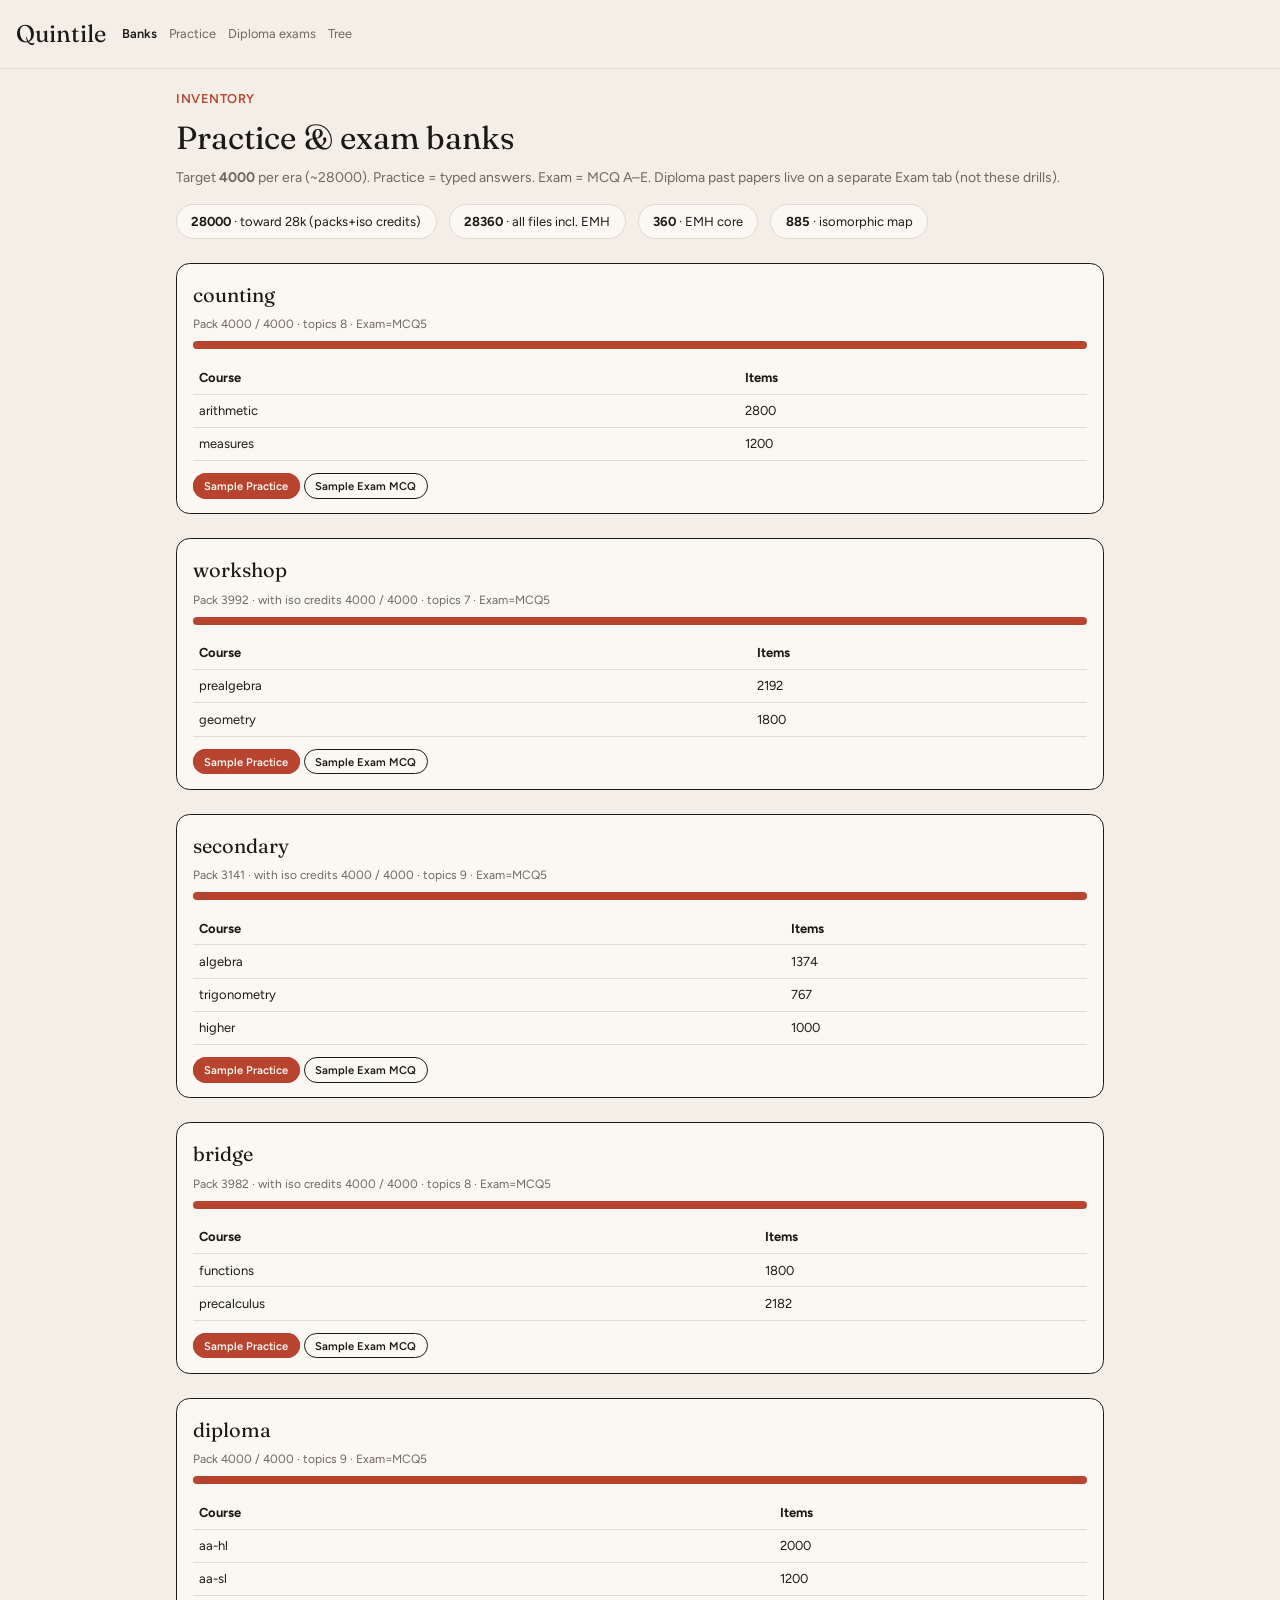
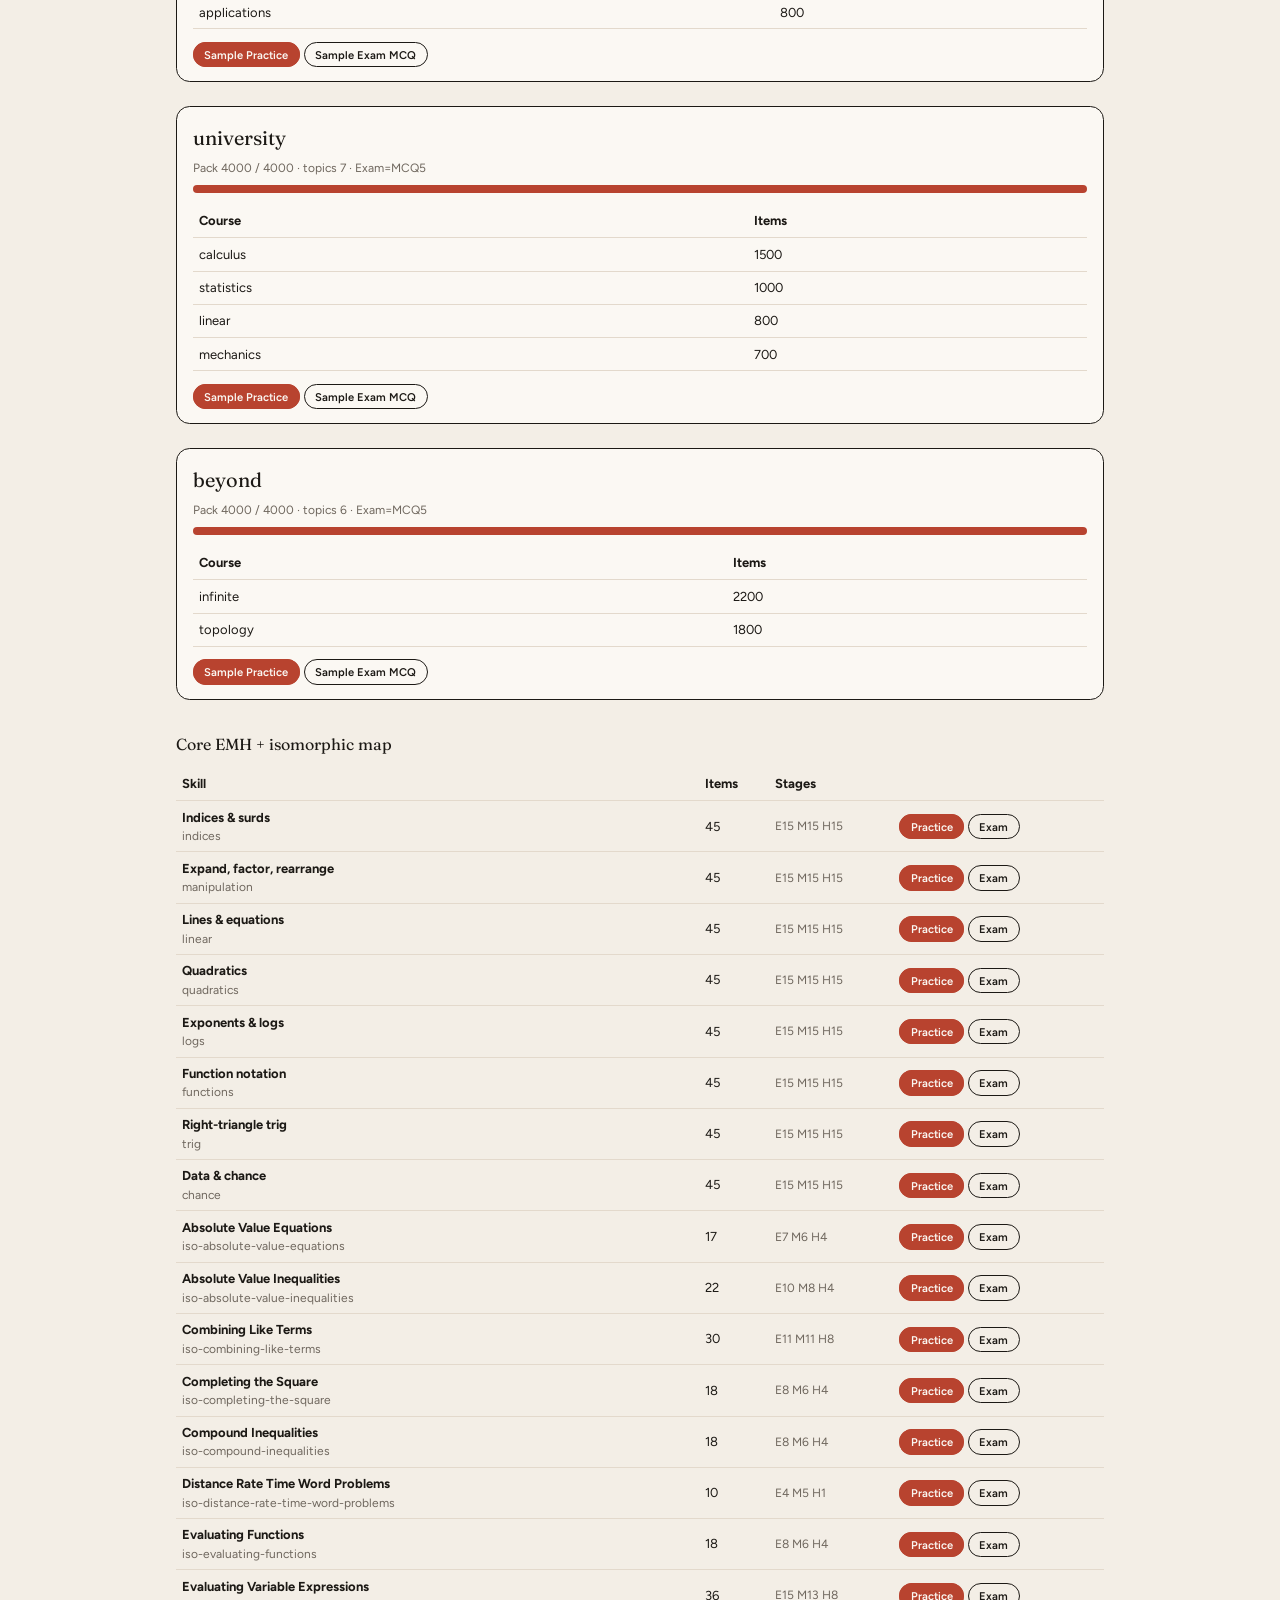
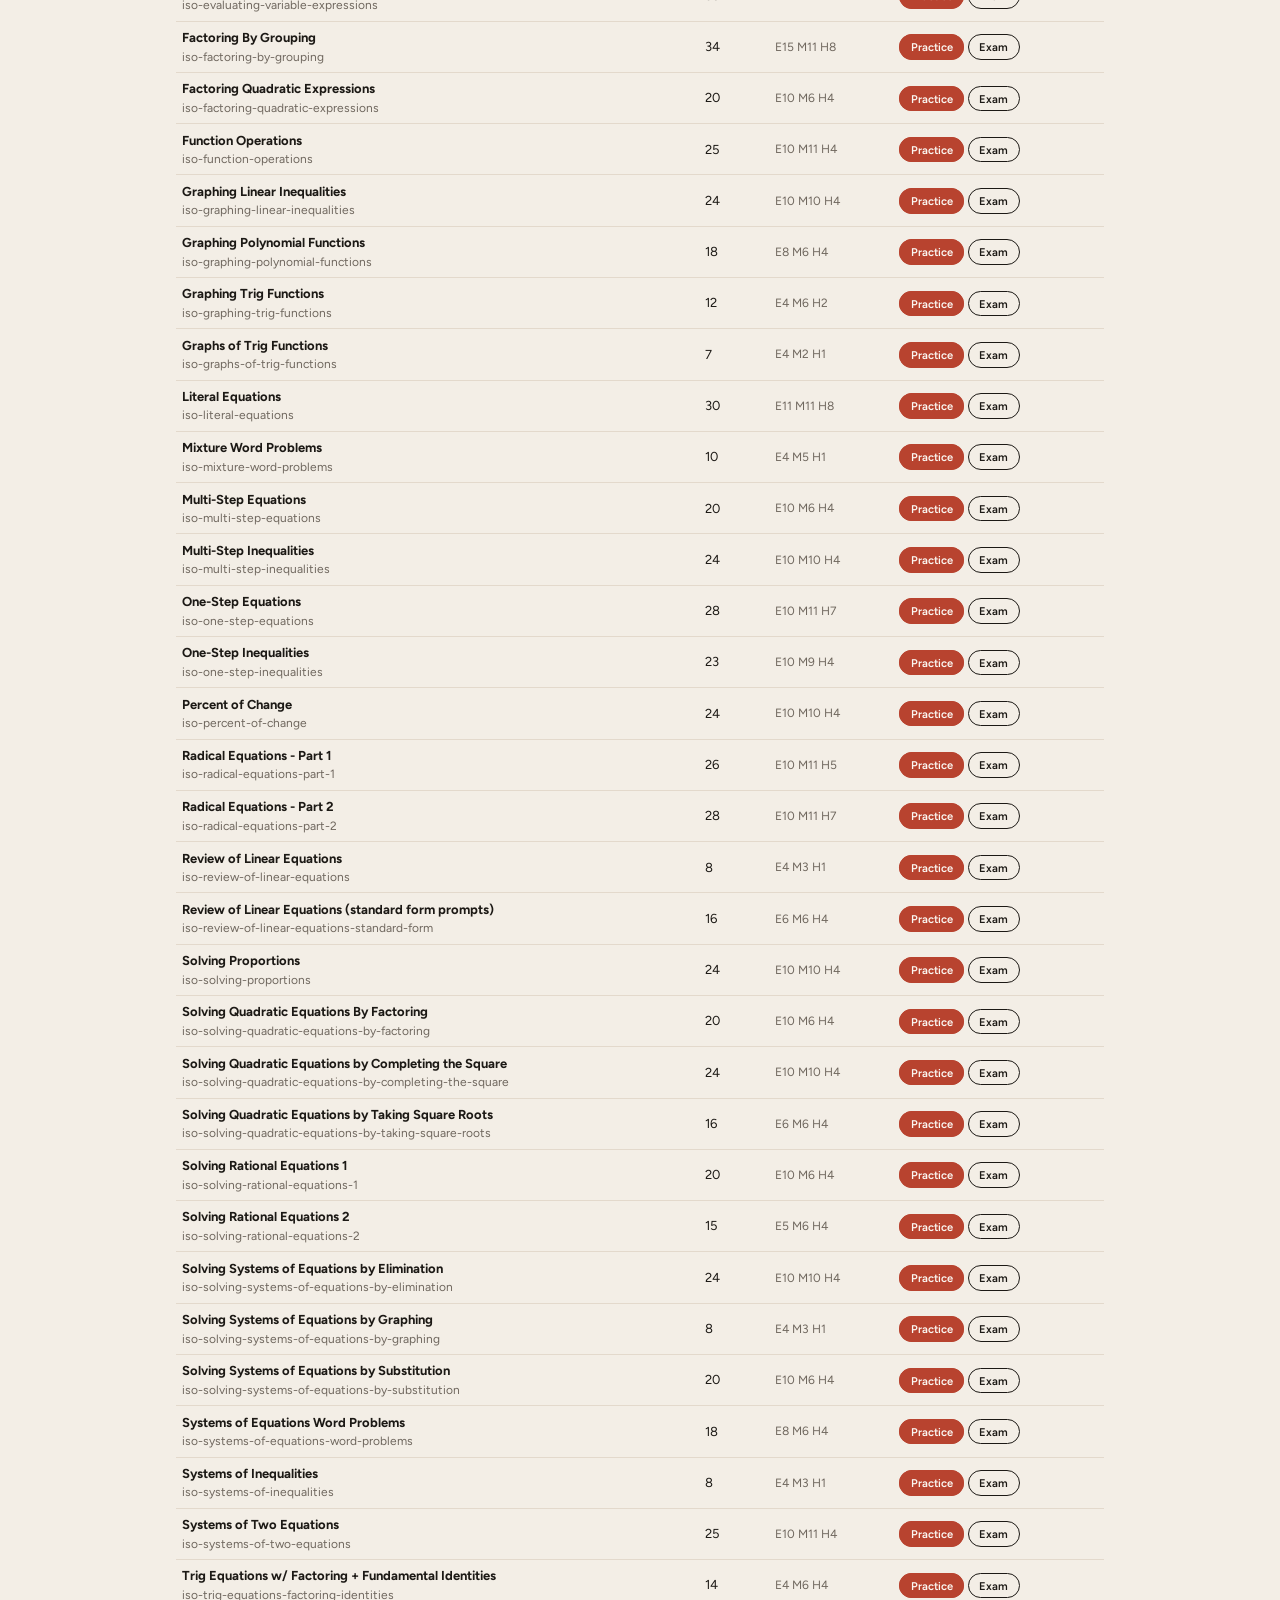
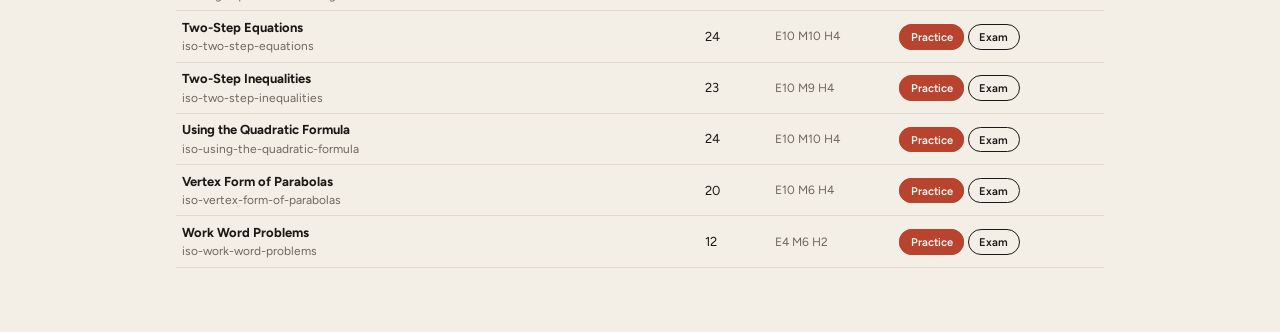
==== banks/index.html @ e3ad61b2 "Add ~28k era banks (4000/era), MCQ5 exam mode, IB AA diploma exam scaffold - Era packs in data/banks" ====
<!DOCTYPE html>
<html lang="en">
<head>
<script>(function(){var b=(function(){var p=location.pathname;var m=p.match(/^(\/quintile)(?=\/|$)/);return m?m[1]:"";})();window.__QUINTILE_BASE__=b;var el=document.createElement("base");el.href=(b||"")+"/";document.head.prepend(el);})();</script>
<meta charset="utf-8"/>
<meta name="viewport" content="width=device-width, initial-scale=1"/>
<title>Question banks · Quintile</title>
<meta name="theme-color" content="#f3eee6"/>
<link rel="icon" type="image/svg+xml" href="favicon.svg"/>
<link rel="stylesheet" href="https://fonts.googleapis.com/css2?family=Figtree:ital,wght@0,400;0,500;0,600;0,700;1,500&amp;family=Fraunces:opsz,wght@9..144,520;9..144,640;9..144,700&amp;display=swap"/>
<link rel="stylesheet" href="assets/styles-DYnEbqMX.css"/>
<style>
.bk{max-width:60rem;margin:0 auto;padding:1.25rem 1rem 4rem}
.bk h1{font-family:Fraunces,Georgia,serif;font-size:2rem;margin:.35rem 0}
.bk .k{color:var(--color-oxide);font-size:.8rem;font-weight:600;letter-spacing:.04em;text-transform:uppercase}
.bk .lead{color:var(--color-muted);font-size:.875rem;line-height:1.5}
.bk-sum{display:flex;flex-wrap:wrap;gap:.75rem;margin:1rem 0}
.bk-pill{border:1px solid var(--color-line);border-radius:999px;padding:.4rem .9rem;font-size:.8125rem;background:var(--color-sheet)}
.bk-era{margin:1.5rem 0;border:1px solid var(--color-ink);border-radius:.85rem;padding:1rem;background:var(--color-sheet)}
.bk-era h2{font-family:Fraunces,Georgia,serif;margin:0 0 .35rem;font-size:1.25rem}
.bk-bar{height:.5rem;background:var(--color-paper);border-radius:999px;overflow:hidden;margin:.5rem 0}
.bk-bar>span{display:block;height:100%;background:var(--color-oxide)}
.bk-table{width:100%;border-collapse:collapse;font-size:.8125rem;margin-top:.75rem}
.bk-table th,.bk-table td{text-align:left;padding:.4rem;border-bottom:1px solid var(--color-line)}
.bk-actions a{border-radius:999px;padding:.3rem .65rem;font-size:.7rem;font-weight:600;text-decoration:none;border:1px solid var(--color-ink);margin-right:.25rem;color:inherit}
.bk-actions a.p{background:var(--color-oxide);color:var(--color-sheet);border-color:var(--color-oxide)}
.bk-meta{font-size:.75rem;color:var(--color-muted)}
</style>
</head>
<body style="margin:0;background:var(--color-paper);color:var(--color-ink);font-family:Figtree,system-ui,sans-serif">
<header style="border-bottom:1px solid var(--color-line);padding:1rem">
  <div style="max-width:90rem;margin:0 auto;display:flex;gap:1rem;flex-wrap:wrap;align-items:center">
    <a href="./" style="text-decoration:none;color:inherit;font-family:Fraunces,Georgia,serif;font-size:1.5rem">Quintile</a>
    <nav style="display:flex;gap:.75rem;font-size:.8rem;flex-wrap:wrap">
      <a href="banks/" style="font-weight:600;color:inherit;text-decoration:none">Banks</a>
      <a href="practice/" style="color:var(--color-muted);text-decoration:none">Practice</a>
      <a href="diploma/exams/" style="color:var(--color-muted);text-decoration:none">Diploma exams</a>
      <a href="tree/" style="color:var(--color-muted);text-decoration:none">Tree</a>
    </nav>
  </div>
</header>
<main class="bk">
  <p class="k">Inventory</p>
  <h1>Practice &amp; exam banks</h1>
  <p class="lead">Target <strong>4000</strong> per era (~28000). Practice = typed answers. Exam = MCQ A–E. Diploma past papers live on a separate Exam tab (not these drills).</p>
  <div class="bk-sum" id="sum"></div>
  <div id="eras"></div>
  <h2 style="font-family:Fraunces,Georgia,serif;margin-top:2rem">Core EMH + isomorphic map</h2>
  <div id="core"></div>
</main>
<script>
(function(){
  function base(){return window.__QUINTILE_BASE__||"";}
  function url(p){return base()+p;}
  function stages(items){var s={easy:0,medium:0,hard:0};(items||[]).forEach(function(it){s[it.stage]=(s[it.stage]||0)+1;});return s;}
  Promise.all([
    fetch(url('/data/banks/index.json')).then(function(r){return r.json();}),
    fetch(url('/data/skills_emh.json')).then(function(r){return r.json();}),
    fetch(url('/data/isomorphic_banks.json')).then(function(r){return r.json();})
  ]).then(function(pair){
    var idx=pair[0], emh=Array.isArray(pair[1])?pair[1]:[], iso=pair[2].topics||[];
    var sum=document.getElementById('sum');
    [[idx.grandTotalWithIsoCredits||0,'toward 28k (packs+iso credits)'],[idx.grandTotalAllFiles||0,'all files incl. EMH'],[idx.emhCore||0,'EMH core'],[idx.isomorphicBanks||0,'isomorphic map']].forEach(function(p){
      var d=document.createElement('div'); d.className='bk-pill'; d.innerHTML='<strong>'+p[0]+'</strong> · '+p[1]; sum.appendChild(d);
    });
    var eras=document.getElementById('eras');
    var order=['counting','workshop','secondary','bridge','diploma','university','beyond'];
    order.forEach(function(era){
      var m=idx.eras[era]; if(!m) return;
      var shown=m.withIso!=null?m.withIso:m.actual;
      var pct=Math.min(100, Math.round(100*shown/4000));
      var wrap=document.createElement('div'); wrap.className='bk-era';
      wrap.innerHTML='<h2>'+era+'</h2><div class="bk-meta">Pack '+m.actual+(m.withIso!=null?' · with iso credits '+m.withIso:'')+' / 4000 · topics '+m.topics+' · Exam=MCQ5</div>'+
        '<div class="bk-bar"><span style="width:'+pct+'%"></span></div>';
      var tb=document.createElement('table'); tb.className='bk-table';
      tb.innerHTML='<thead><tr><th>Course</th><th>Items</th></tr></thead>';
      var body=document.createElement('tbody');
      Object.keys(m.courses||{}).forEach(function(c){
        var tr=document.createElement('tr');
        tr.innerHTML='<td>'+c+'</td><td>'+m.courses[c]+'</td>';
        body.appendChild(tr);
      });
      tb.appendChild(body); wrap.appendChild(tb);
      // sample practice link: first course skill pattern
      var sample='era-'+era+'-'+Object.keys(m.courses||{})[0];
      var acts=document.createElement('div'); acts.className='bk-actions'; acts.style.marginTop='.75rem';
      acts.innerHTML='<a class="p" href="'+url('/practice/?skill='+encodeURIComponent(sample.includes(era+'-arithmetic')?'era-counting-arithmetic-bonds': sample+'-'+(era==='counting'?'bonds': era==='workshop'?'integers': era==='secondary'?'linear-equations': era==='bridge'?'fn-eval': era==='diploma'?'binomial': era==='university'?'calculus':'series-limits-1'))+'&mode=practice')+'">Sample Practice</a>'+
        '<a href="'+url('/practice/?skill=era-'+era+'-'+(Object.keys(m.courses)[0])+(era==='counting'?'-bonds':era==='workshop'?'-integers':era==='secondary'?'-linear-equations':era==='bridge'?'-fn-eval':era==='diploma'?'-binomial':era==='university'?'-calculus':'-series-limits-1')+'&mode=exam')+'">Sample Exam MCQ</a>';
      // fix sample links more carefully below
      wrap.appendChild(acts);
      eras.appendChild(wrap);
    });
    // fix sample links with known topic ids from a lightweight fetch of one era? use hard-known ids:
    eras.querySelectorAll('.bk-era').forEach(function(wrap,i){
      var era=order[i];
      var samples={
        counting:'era-counting-arithmetic-bonds',
        workshop:'era-workshop-prealgebra-integers',
        secondary:'era-secondary-algebra-linear-equations',
        bridge:'era-bridge-functions-fn-eval',
        diploma:'era-diploma-aa-hl-binomial',
        university:'era-university-calculus-calculus',
        beyond:'era-beyond-infinite-series-limits-1'
      };
      var sid=samples[era];
      var acts=wrap.querySelector('.bk-actions');
      if(acts&&sid){
        acts.innerHTML='<a class="p" href="'+url('/practice/?skill='+encodeURIComponent(sid)+'&mode=practice')+'">Sample Practice</a>'+
          '<a href="'+url('/practice/?skill='+encodeURIComponent(sid)+'&mode=exam')+'">Sample Exam MCQ</a>';
      }
    });

    var core=document.getElementById('core');
    var table=document.createElement('table'); table.className='bk-table';
    table.innerHTML='<thead><tr><th>Skill</th><th>Items</th><th>Stages</th><th></th></tr></thead>';
    var tb=document.createElement('tbody');
    emh.concat(iso).forEach(function(t){
      var st=stages(t.items); var n=(t.items||[]).length;
      var tr=document.createElement('tr');
      tr.innerHTML='<td><strong>'+t.title+'</strong><div class="bk-meta">'+t.id+'</div></td><td>'+n+'</td><td class="bk-meta">E'+st.easy+' M'+st.medium+' H'+st.hard+'</td>'+
        '<td class="bk-actions"><a class="p" href="'+url('/practice/?skill='+encodeURIComponent(t.id)+'&mode=practice')+'">Practice</a>'+
        '<a href="'+url('/practice/?skill='+encodeURIComponent(t.id)+'&mode=exam')+'">Exam</a></td>';
      tb.appendChild(tr);
    });
    table.appendChild(tb); core.appendChild(table);
  }).catch(function(e){ document.getElementById('sum').textContent=String(e); });
})();
</script>
</body>
</html>
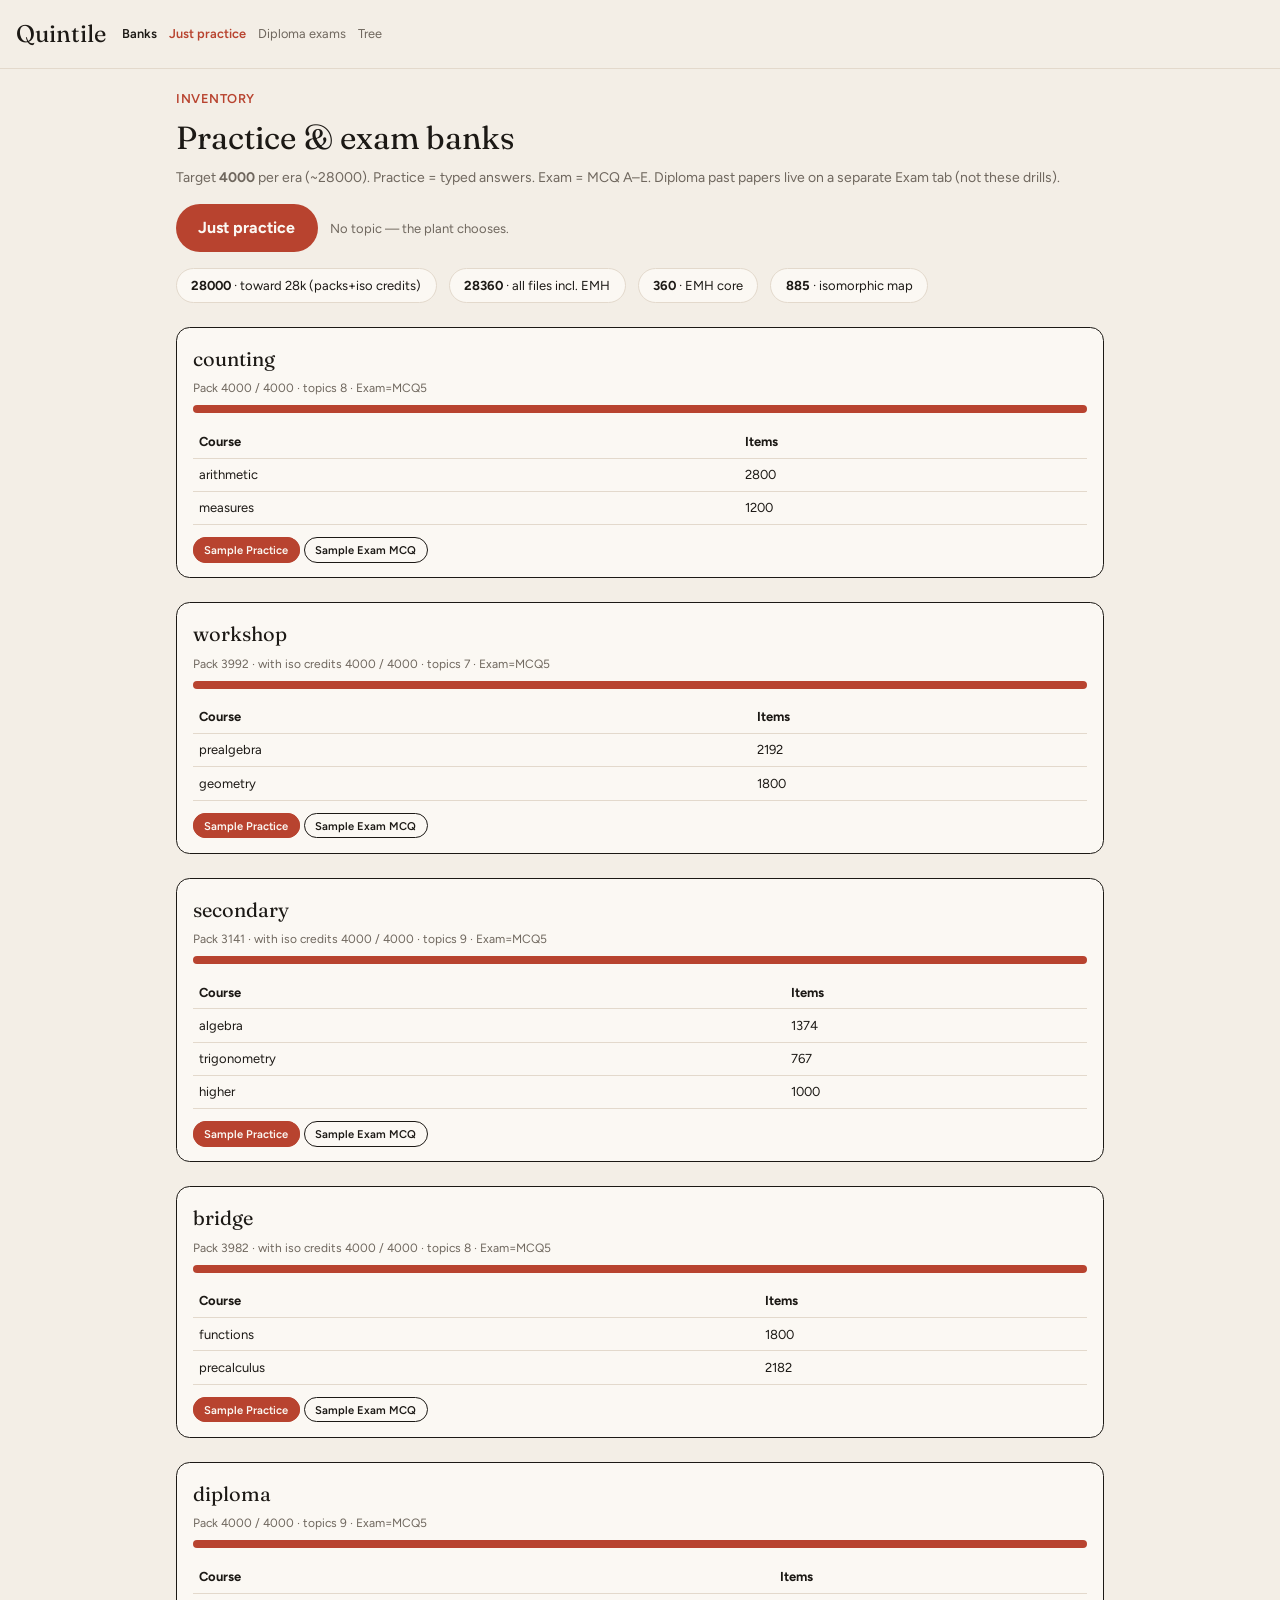
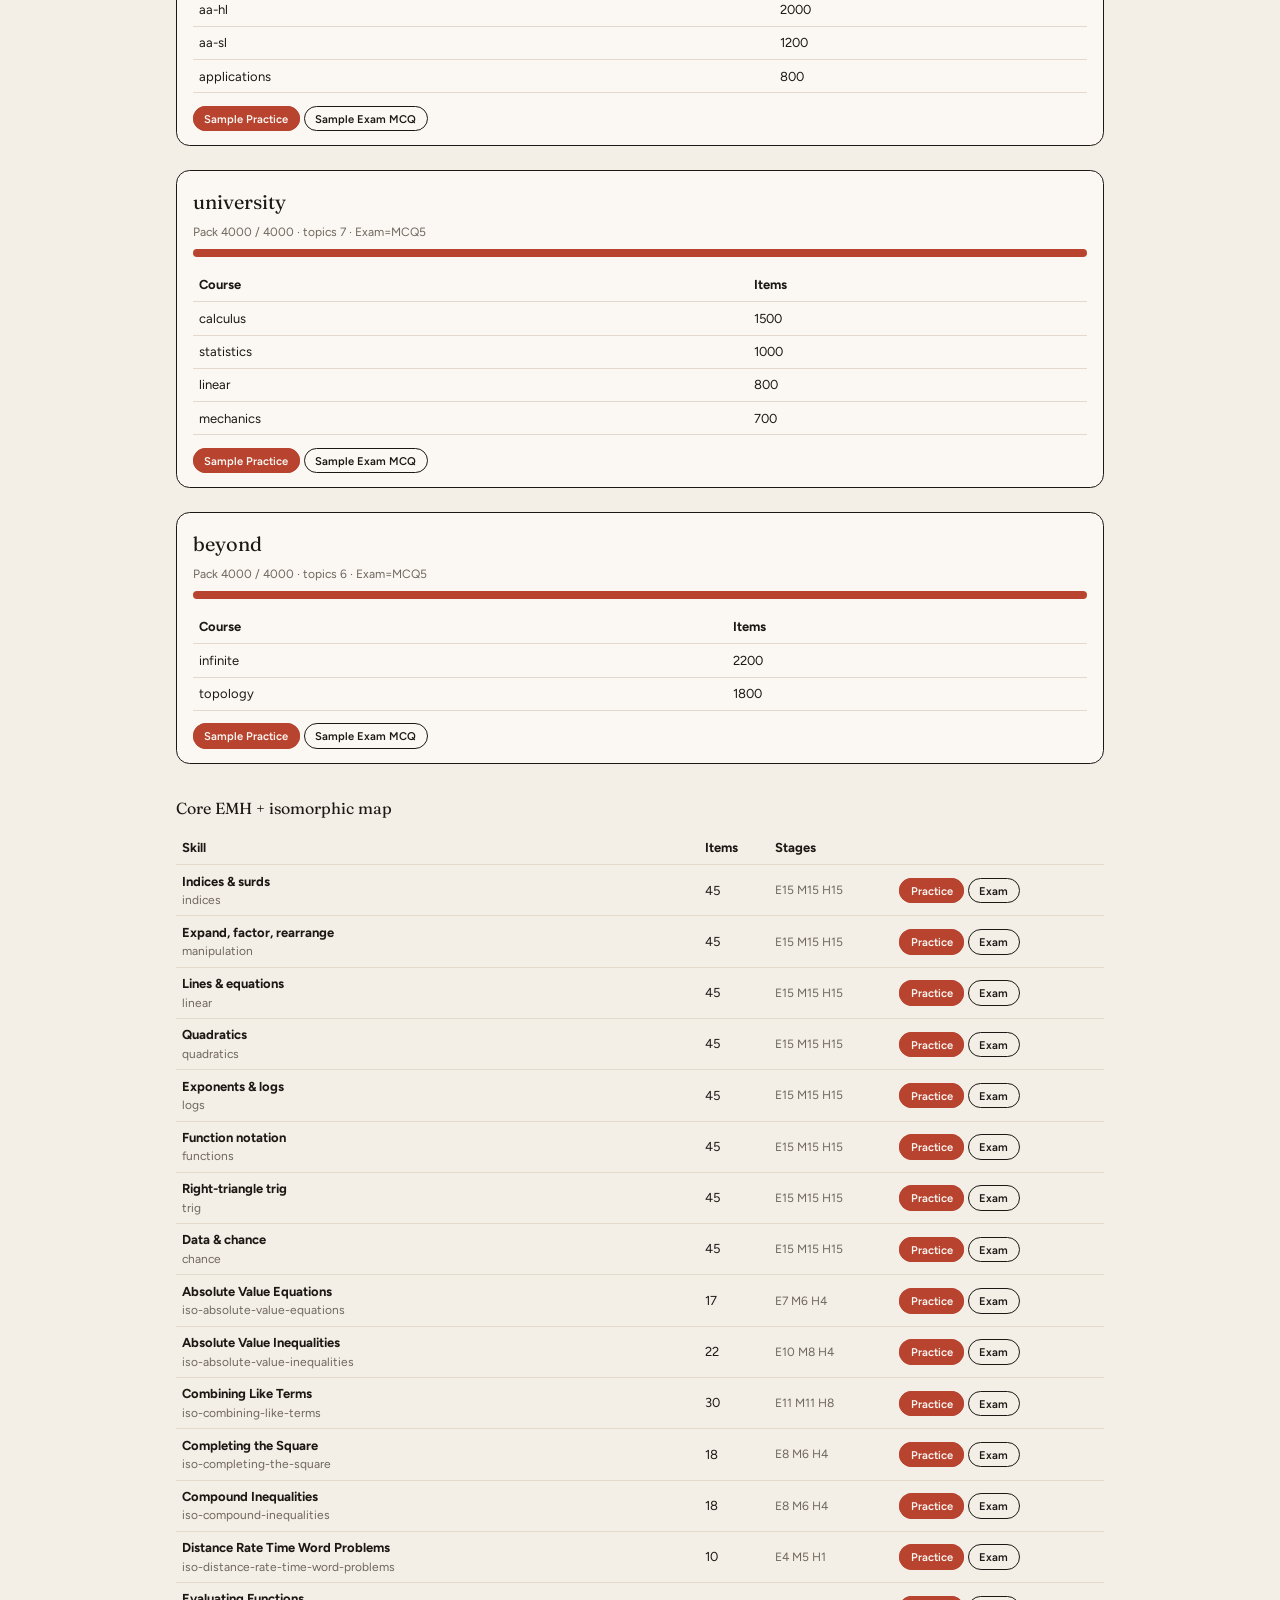
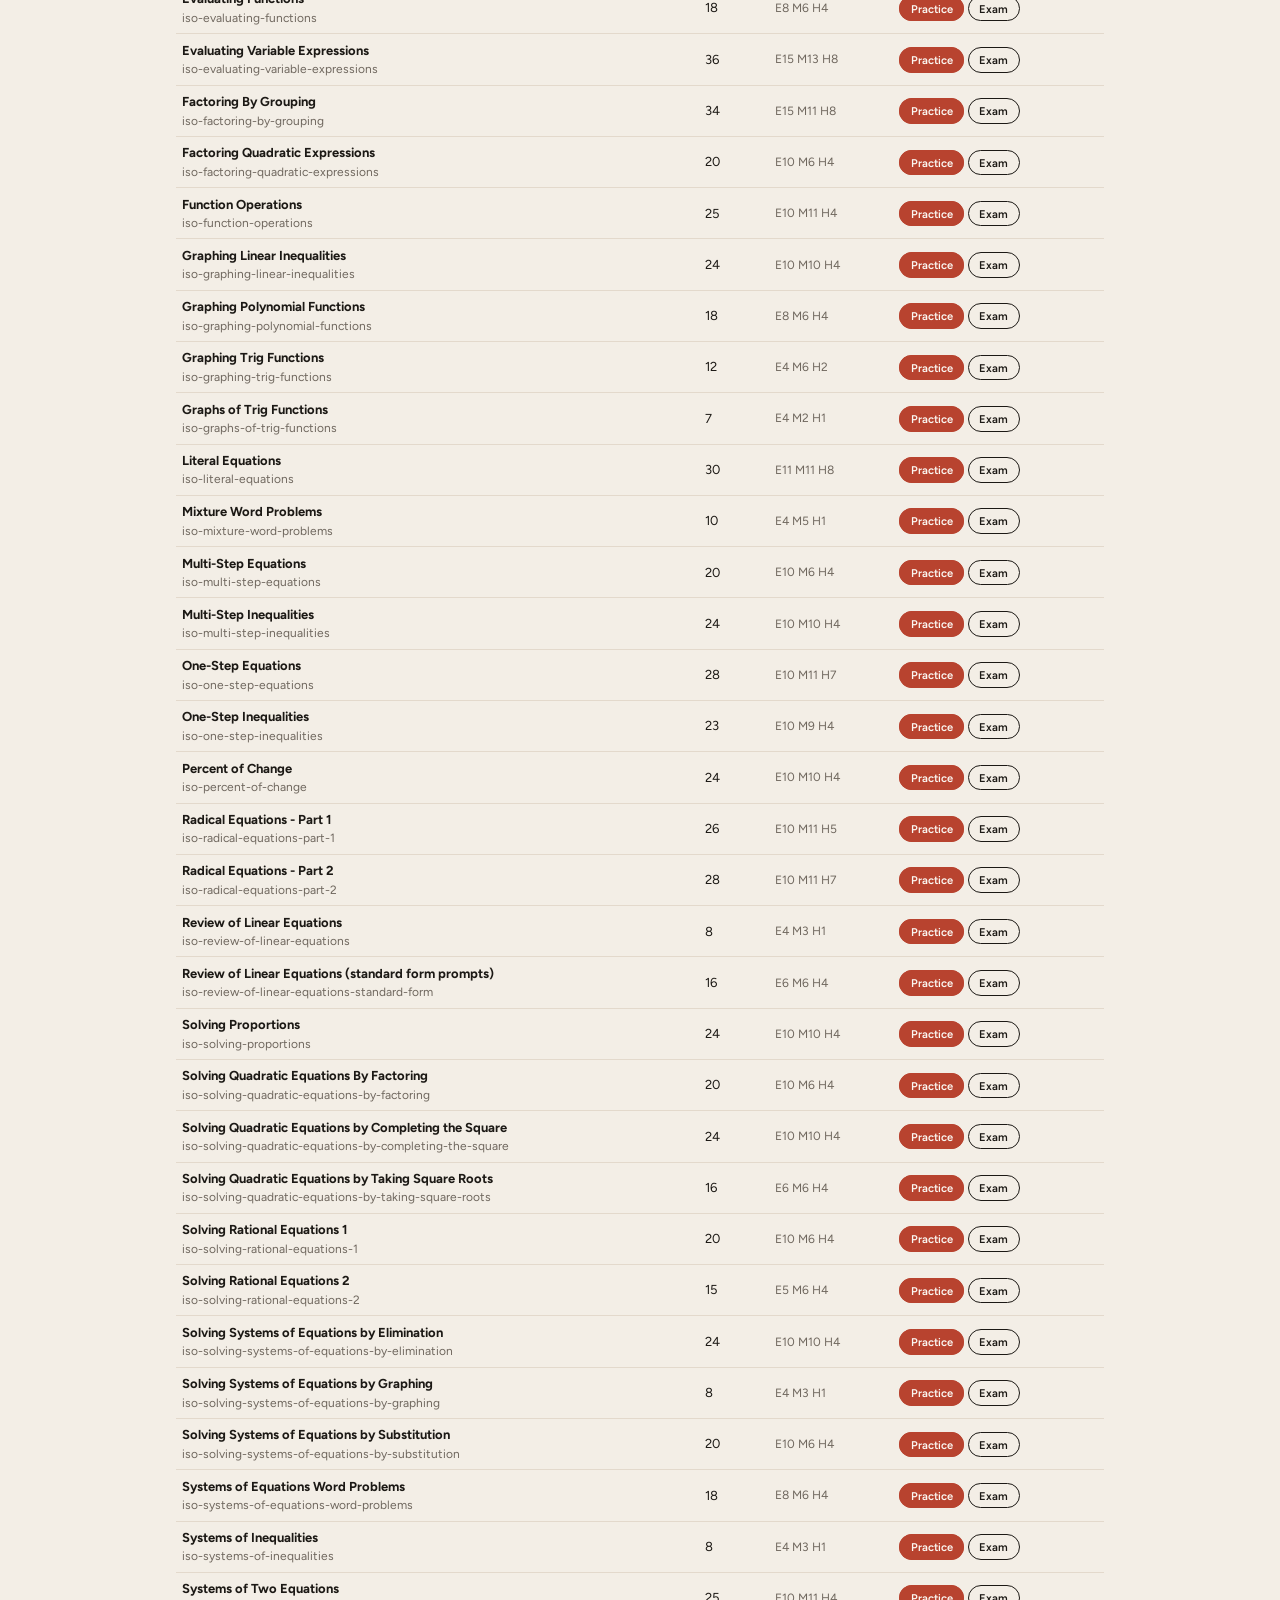
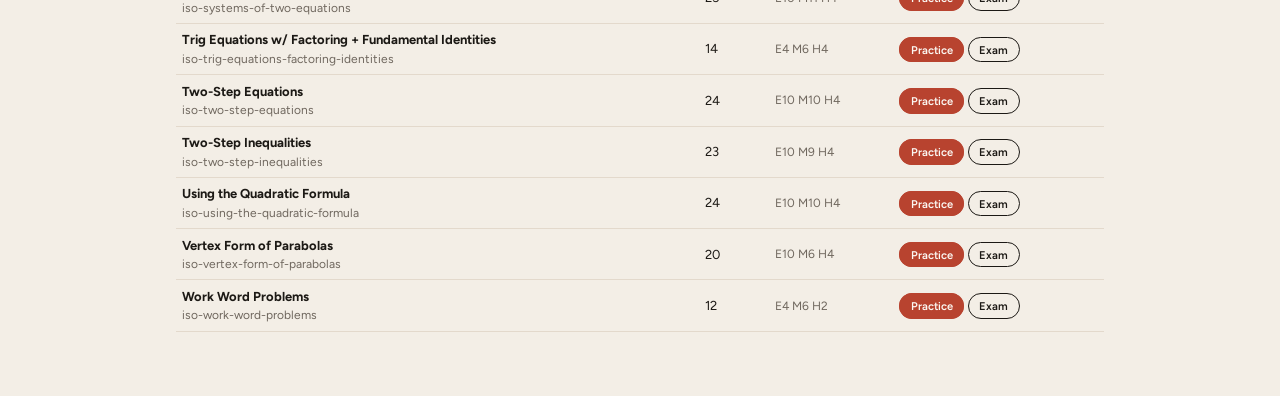
==== commit 0aa28e74: "Implement quintile brilliance: 5-level mastery, smart practice, plant growth Seed→Bloom scores with " ====
--- a/banks/index.html
+++ b/banks/index.html
@@ -33,7 +33,7 @@
     <a href="./" style="text-decoration:none;color:inherit;font-family:Fraunces,Georgia,serif;font-size:1.5rem">Quintile</a>
     <nav style="display:flex;gap:.75rem;font-size:.8rem;flex-wrap:wrap">
       <a href="banks/" style="font-weight:600;color:inherit;text-decoration:none">Banks</a>
-      <a href="practice/" style="color:var(--color-muted);text-decoration:none">Practice</a>
+      <a href="practice/?mode=practice&amp;auto=1" style="color:var(--color-oxide);text-decoration:none;font-weight:600">Just practice</a>
       <a href="diploma/exams/" style="color:var(--color-muted);text-decoration:none">Diploma exams</a>
       <a href="tree/" style="color:var(--color-muted);text-decoration:none">Tree</a>
     </nav>
@@ -43,6 +43,7 @@
   <p class="k">Inventory</p>
   <h1>Practice &amp; exam banks</h1>
   <p class="lead">Target <strong>4000</strong> per era (~28000). Practice = typed answers. Exam = MCQ A–E. Diploma past papers live on a separate Exam tab (not these drills).</p>
+  <p style="margin:1rem 0"><a href="practice/?mode=practice&amp;auto=1" style="display:inline-flex;align-items:center;padding:.75rem 1.4rem;border-radius:999px;background:var(--color-oxide);color:var(--color-sheet);font-weight:700;text-decoration:none">Just practice</a> <span style="margin-left:.5rem;font-size:.8125rem;color:var(--color-muted)">No topic — the plant chooses.</span></p>
   <div class="bk-sum" id="sum"></div>
   <div id="eras"></div>
   <h2 style="font-family:Fraunces,Georgia,serif;margin-top:2rem">Core EMH + isomorphic map</h2>
